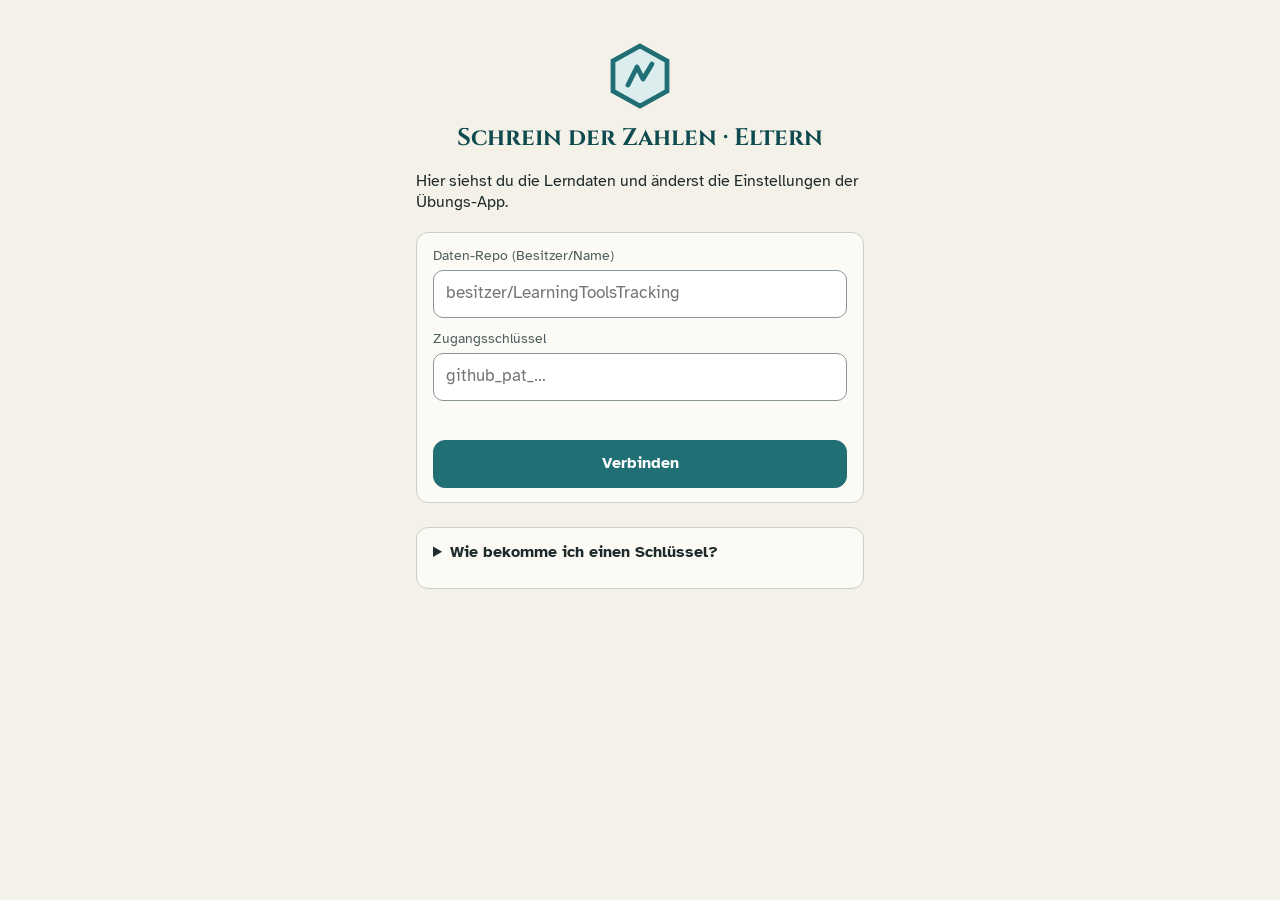
==== eltern/index.html @ cd931a43 "Schrein der Zahlen 1.4.0 und Eltern-App veröffentlichen Co-Authored-By: Claude Opus 5.5 <noreply@ant" ====
<!doctype html>
<html lang="de">
<head>
  <meta charset="utf-8">
  <meta name="viewport" content="width=device-width, initial-scale=1, viewport-fit=cover">
  <meta name="theme-color" content="#F4F1E8">
  <meta name="apple-mobile-web-app-capable" content="yes">
  <meta name="mobile-web-app-capable" content="yes">
  <meta name="apple-mobile-web-app-status-bar-style" content="default">
  <meta name="apple-mobile-web-app-title" content="Eltern">
  <meta name="robots" content="noindex">
  <title>Schrein der Zahlen · Eltern</title>
  <link rel="manifest" href="manifest.webmanifest">
  <link rel="icon" href="icons/icon-192.png">
  <link rel="apple-touch-icon" href="icons/apple-touch-icon.png">
  <link rel="preconnect" href="https://fonts.googleapis.com">
  <link rel="preconnect" href="https://fonts.gstatic.com" crossorigin>
  <link href="https://fonts.googleapis.com/css2?family=Atkinson+Hyperlegible:wght@400;700&family=Cinzel:wght@600;700&display=swap" rel="stylesheet">
  <link rel="stylesheet" href="eltern.css">
</head>
<body>
  <div id="app"><p style="padding:40px;text-align:center">Lädt …</p></div>
  <noscript>Bitte JavaScript einschalten.</noscript>
  <script type="module" src="eltern.js"></script>
</body>
</html>
---- eltern/eltern.css ----
/* Eltern-App · gleicher Look wie die Übungs-App (Teal, Amber, Sechsecke) */
:root {
  --grund: #F4F1E8; --karte: #FBFAF5; --weiss: #FFFFFF; --text: #1E2A2B; --gedaempft: #4F5E5E; --linie: #C9CFCB; --linie-hell: #E7E3D6;
  --teal: #1F6F75; --teal-dunkel: #0E4A4F; --teal-hell: #DCEDED; --amber: #9A5B06; --amber-dunkel: #633806; --amber-hell: #F5E6C6; --gold: #E9B65A; --balken-mittel: #C98A1A;
  --radius: 12px;
}
* { box-sizing: border-box; }
html { -webkit-text-size-adjust: 100%; }
body { margin: 0; background: var(--grund); color: var(--text); font-family: 'Atkinson Hyperlegible', system-ui, sans-serif; font-size: 16px; line-height: 1.35; }
h1 { font-family: Cinzel, serif; font-size: 24px; color: var(--teal-dunkel); margin: 0 0 6px; line-height: 1.2; }
h2 { font-size: 16px; margin: 0 0 8px; }
p { margin: 0 0 6px; }
a { color: var(--teal); }
button, select, input { font: inherit; color: inherit; }
.klein { font-size: 13px; }
.gedaempft { color: var(--gedaempft); }
.amber { color: var(--amber); font-weight: 700; }
.block { display: block; }
.unsichtbar { position: absolute; width: 1px; height: 1px; overflow: hidden; clip: rect(0 0 0 0); white-space: nowrap; }
.einzeilig { white-space: nowrap; overflow: hidden; text-overflow: ellipsis; display: block; }
:focus-visible { outline: 3px solid var(--gold); outline-offset: 2px; }

/* Knöpfe */
.knopf { min-height: 48px; padding: 0 18px; border-radius: var(--radius); border: 1.5px solid #8A9696; background: var(--karte); font-weight: 700; cursor: pointer; }
.knopf.haupt { background: var(--teal); border-color: var(--teal); color: #fff; }
.knopf.haupt:disabled { background: #A9BDBD; border-color: #A9BDBD; cursor: default; }
.knopf.breit { flex-grow: 1; width: 100%; }
.knopf-reihe { display: flex; gap: 10px; }
.knopf-klein { width: 44px; height: 38px; border-radius: 9px; border: 1.5px solid #8A9696; background: var(--weiss); font-size: 20px; font-weight: 700; cursor: pointer; }
.knopf-text { background: none; border: 0; color: var(--teal); font-weight: 700; padding: 10px 0; cursor: pointer; text-decoration: underline; }
.knopf-icon { width: 44px; height: 44px; border-radius: 22px; border: 1.5px solid var(--linie); background: var(--karte); color: var(--teal-dunkel); display: inline-flex; align-items: center; justify-content: center; cursor: pointer; }
.segmente { display: flex; gap: 4px; padding: 4px; background: var(--linie-hell); border-radius: var(--radius); }
.segment { flex: 1; min-height: 38px; border: 0; border-radius: 9px; background: transparent; color: var(--gedaempft); font-weight: 700; cursor: pointer; }
.segment.an { background: var(--karte); color: var(--teal-dunkel); box-shadow: 0 1px 2px rgba(0, 0, 0, .12); }
.chip { min-height: 38px; padding: 0 14px; border-radius: 19px; border: 1.5px solid #8A9696; background: var(--karte); font-weight: 700; cursor: pointer; }
.chip.an { background: var(--teal); border-color: var(--teal); color: #fff; }
.filter { display: flex; gap: 8px; flex-wrap: wrap; margin: 8px 0; }

/* Karten */
.karte { background: var(--karte); border: 1px solid var(--linie); border-radius: var(--radius); padding: 14px 16px; margin-bottom: 12px; }
.liste-karte { padding: 0; overflow: hidden; }
.klein-karte p { font-size: 15px; }
.karte-kopf { display: flex; align-items: center; gap: 12px; padding: 0 0 8px; flex-wrap: wrap; }
.liste-karte .karte-kopf { padding: 12px 16px 6px; }
.karte-kopf h2 { margin: 0; flex-grow: 1; }
.legende { display: inline-flex; align-items: center; gap: 6px; font-size: 12px; color: var(--gedaempft); }
.legende i { width: 12px; height: 12px; border-radius: 3px; display: inline-block; }
.farbe-teal { background: var(--teal); } .farbe-amber { background: var(--gold); }
.hinweis-box { background: var(--amber-hell); border-radius: var(--radius); padding: 12px 16px; margin-bottom: 12px; color: #3F2604; }
.hinweis-box h2 { color: var(--amber-dunkel); }
.info-box { background: var(--teal-hell); border-radius: var(--radius); padding: 12px 16px; margin-bottom: 12px; }
.info-box p:last-child { margin: 0; }
.meldung { padding: 10px 14px; border-radius: 10px; margin-bottom: 10px; font-weight: 700; }
.meldung.ok { background: var(--teal-hell); color: var(--teal-dunkel); }
.meldung.info { background: var(--linie-hell); }
.meldung.fehler { background: var(--amber-hell); color: var(--amber-dunkel); }
.fehler-text { color: var(--amber-dunkel); font-weight: 700; min-height: 1.3em; }
.leer { padding: 16px; color: var(--gedaempft); margin: 0; }

/* Kennzahlen */
.kacheln { display: grid; grid-template-columns: repeat(2, minmax(0, 1fr)); gap: 10px; margin: 12px 0; }
.kachel { background: var(--karte); border: 1px solid var(--linie); border-radius: var(--radius); padding: 12px 14px; display: flex; flex-direction: column; gap: 2px; min-width: 0; }
.kachel-label { font-size: 13px; color: var(--gedaempft); }
.kachel-wert { font-size: 28px; font-weight: 700; color: var(--teal-dunkel); }
.kachel-zusatz { font-size: 12px; color: var(--gedaempft); }

/* Balken */
.balken { display: flex; align-items: flex-end; gap: 8px; height: 170px; border-bottom: 1px solid var(--linie); }
.balken.viele { gap: 2px; }
.balken-spalte { flex: 1; min-width: 0; height: 100%; display: flex; flex-direction: column; justify-content: flex-end; align-items: center; text-decoration: none; color: var(--text); position: relative; padding-bottom: 20px; }
.balken-stapel { width: 100%; max-width: 44px; display: flex; flex-direction: column; border-radius: 5px 5px 0 0; overflow: hidden; min-height: 0; }
.b-erst { background: var(--teal); } .b-spaet { background: var(--gold); }
.balken-zahl { font-size: 12px; font-weight: 700; }
.balken-tag { position: absolute; bottom: 0; font-size: 12px; color: var(--gedaempft); }
.balken.viele .balken-zahl { display: none; }
.balken.viele .balken-tag { font-size: 10px; }

/* Themen */
.themen-zeile { display: flex; align-items: center; gap: 10px; padding: 0 16px; min-height: 46px; border-top: 1px solid var(--linie-hell); }
.themen-name { width: 34%; min-width: 0; overflow: hidden; text-overflow: ellipsis; white-space: nowrap; }
.themen-balken { flex-grow: 1; height: 8px; background: var(--linie-hell); border-radius: 4px; overflow: hidden; display: flex; }
.themen-balken span { display: block; height: 100%; }
.themen-balken .gut { background: var(--teal); } .themen-balken .mittel { background: var(--balken-mittel); }
.themen-quote { width: 54px; text-align: right; font-weight: 700; white-space: nowrap; }
.themen-info { width: 62px; text-align: right; font-size: 12px; color: var(--gedaempft); }

/* Listen-Zeilen */
.zeile { display: flex; align-items: center; gap: 10px; padding: 9px 14px; min-height: 58px; border-top: 1px solid var(--linie-hell); text-decoration: none; color: var(--text); }
.liste-karte > .zeile:first-child { border-top: 0; }
.zeile.gewaehlt { background: var(--teal-hell); }
.zeile svg { color: #8A9696; flex-shrink: 0; }
.zeile-zeit { width: 42px; flex-shrink: 0; font-size: 13px; color: var(--gedaempft); }
.zeile-haupt { flex-grow: 1; min-width: 0; display: flex; flex-direction: column; gap: 1px; }
.badge { padding: 3px 8px; border-radius: 10px; font-size: 12px; font-weight: 700; white-space: nowrap; flex-shrink: 0; }
.b-erst { } .badge.b-erst { background: var(--teal-hell); color: var(--teal-dunkel); }
.badge.b-zweit { background: var(--amber-hell); color: var(--amber-dunkel); }
.badge.b-loesung, .badge.b-offen { background: var(--linie-hell); color: var(--text); }
.zurueck { display: inline-flex; align-items: center; gap: 4px; min-height: 44px; font-weight: 700; text-decoration: none; margin-bottom: 4px; }

/* Detail */
.detail-kopf { display: flex; flex-wrap: wrap; align-items: baseline; gap: 4px 12px; margin-bottom: 8px; }
.detail-kopf h1 { margin: 0; font-size: 22px; }
.aufgabe-karte { background: var(--weiss); border: 1px solid var(--linie); border-radius: var(--radius); padding: 14px 16px; display: flex; gap: 16px; align-items: center; margin-bottom: 14px; flex-wrap: wrap; }
.aufgabe-bild { flex-shrink: 0; width: 120px; display: flex; justify-content: center; }
.aufgabe-text { flex: 1 1 220px; min-width: 0; }
.rechnung { font-size: 22px; font-weight: 700; }
.zeitleiste { list-style: none; margin: 0; padding: 0; }
.schritt { display: flex; gap: 10px; }
.schritt-zeit { width: 40px; flex-shrink: 0; text-align: right; font-size: 12px; color: var(--gedaempft); padding-top: 3px; font-variant-numeric: tabular-nums; }
.schritt-punkt { width: 14px; flex-shrink: 0; position: relative; }
.schritt-punkt::before { content: ''; position: absolute; left: 1px; top: 5px; width: 12px; height: 12px; border-radius: 6px; border: 2px solid #8A9696; background: var(--karte); }
.schritt-punkt::after { content: ''; position: absolute; left: 6px; top: 19px; bottom: -5px; width: 2px; background: var(--linie); }
.schritt:last-child .schritt-punkt::after { display: none; }
.s-ok .schritt-punkt::before { background: var(--teal); border-color: var(--teal); }
.s-fehler .schritt-punkt::before { background: var(--amber-hell); border-color: var(--amber); }
.schritt-text { flex-grow: 1; padding-bottom: 12px; display: flex; flex-direction: column; min-width: 0; }
.schritt-text b { font-size: 15px; }
.schritt-text span { font-size: 13px; color: var(--gedaempft); }
.detail-spalten { display: grid; gap: 14px; }
.rechner-zeile { font-variant-numeric: tabular-nums; }

/* Einstellungen */
.einstell-zeile { display: flex; align-items: center; gap: 10px; padding: 8px 12px 8px 16px; min-height: 56px; border-top: 1px solid var(--linie-hell); text-decoration: none; color: var(--text); }
.liste-karte > .einstell-zeile:first-child, .liste-karte > .einstell-block:first-child { border-top: 0; }
.einstell-zeile > span:first-child { flex-grow: 1; min-width: 0; }
.einstell-zeile .wert { font-weight: 700; color: var(--teal-dunkel); }
.einstell-zeile svg { color: #8A9696; }
.einstell-zeile select { min-height: 40px; border-radius: 9px; border: 1.5px solid #8A9696; background: var(--weiss); font-weight: 700; color: var(--teal-dunkel); padding: 0 8px; max-width: 190px; }
.einstell-block { display: flex; flex-direction: column; gap: 6px; padding: 10px 16px; border-top: 1px solid var(--linie-hell); }
.zwei-felder { display: flex; align-items: center; gap: 6px; }
.stepper { display: inline-flex; align-items: center; gap: 6px; flex-shrink: 0; }
.stepper b { min-width: 64px; text-align: center; color: var(--teal-dunkel); }
.min-feld { width: 58px; height: 38px; border-radius: 9px; border: 1.5px solid #8A9696; background: var(--weiss); text-align: center; font-weight: 700; color: var(--teal-dunkel); }
.einheit { font-size: 14px; color: var(--gedaempft); }
.schalter { appearance: none; -webkit-appearance: none; width: 52px; height: 32px; border-radius: 16px; background: #A9B3B3; position: relative; cursor: pointer; flex-shrink: 0; margin: 0; transition: background .15s; }
.schalter::after { content: ''; position: absolute; top: 3px; left: 3px; width: 26px; height: 26px; border-radius: 13px; background: #fff; transition: left .15s; box-shadow: 0 1px 2px rgba(0, 0, 0, .2); }
.schalter:checked { background: var(--teal); }
.schalter:checked::after { left: 23px; }
.abschnitt { margin: 18px 0 8px; }
.speicher-leiste { position: sticky; bottom: 0; padding: 12px 0; background: linear-gradient(transparent, var(--grund) 18%); margin-top: 8px; z-index: 2; }
.geraet-karte { margin-top: 24px; }

/* Einrichten */
.einrichten { max-width: 480px; margin: 0 auto; padding: calc(40px + env(safe-area-inset-top)) 16px 40px; display: flex; flex-direction: column; gap: 12px; align-items: stretch; text-align: left; }
.einrichten > svg { align-self: center; }
.einrichten h1 { text-align: center; }
.feld { display: flex; flex-direction: column; gap: 4px; font-size: 14px; color: var(--gedaempft); margin-bottom: 12px; }
.feld input { min-height: 48px; border-radius: 10px; border: 1.5px solid #8A9696; background: var(--weiss); padding: 0 12px; font-size: 17px; color: var(--text); }
details summary { font-weight: 700; cursor: pointer; min-height: 32px; }
details ol { padding-left: 20px; }
.lade-seite { display: flex; flex-direction: column; align-items: center; gap: 12px; padding-top: 30vh; color: var(--gedaempft); }

/* Brüche (wie Übungs-App) */
.fr { display: inline-flex; flex-direction: column; vertical-align: middle; text-align: center; line-height: 1.05; margin: 0 2px; font-weight: 700; }
.fr > span:first-child { border-bottom: 2px solid currentColor; padding: 0 3px 1px; }
.fr > span:last-child { padding: 1px 3px 0; }

/* ---------- iPhone: eine Spalte, Tab-Leiste unten ---------- */
.rahmen-schmal { min-height: 100vh; }
.inhalt-schmal { padding: calc(16px + env(safe-area-inset-top)) 16px calc(100px + env(safe-area-inset-bottom)); max-width: 640px; margin: 0 auto; }
.kopf-schmal { display: flex; align-items: center; gap: 10px; margin-bottom: 12px; }
.kopf-titel { display: flex; flex-direction: column; min-width: 0; flex-grow: 1; }
.marke-titel { font-family: Cinzel, serif; font-weight: 700; font-size: 19px; color: var(--teal-dunkel); }
.nutzer-chip select { appearance: none; -webkit-appearance: none; min-height: 44px; padding: 0 30px 0 14px; border-radius: 22px; border: 1.5px solid var(--teal); background: var(--teal-hell) url("data:image/svg+xml,%3Csvg xmlns='http://www.w3.org/2000/svg' width='14' height='14' viewBox='0 0 24 24'%3E%3Cpath d='M6 9l6 6 6-6' stroke='%230E4A4F' stroke-width='2.6' fill='none' stroke-linecap='round'/%3E%3C/svg%3E") no-repeat right 10px center; color: var(--teal-dunkel); font-weight: 700; max-width: 150px; }
.tabs { position: fixed; left: 0; right: 0; bottom: 0; display: flex; background: var(--karte); border-top: 1px solid var(--linie); padding-bottom: env(safe-area-inset-bottom); z-index: 5; }
.tab { flex: 1; min-height: 58px; display: flex; flex-direction: column; align-items: center; justify-content: center; gap: 2px; font-size: 12px; color: var(--gedaempft); text-decoration: none; }
.tab.aktiv { color: var(--teal); font-weight: 700; }
.zwei-spalten { display: flex; flex-direction: column; }
.rahmen-schmal .speicher-leiste { bottom: calc(58px + env(safe-area-inset-bottom)); }

/* ---------- iPad: Seitenleiste, mehrere Spalten ---------- */
@media (min-width: 760px) {
  .rahmen-breit { display: flex; min-height: 100vh; }
  .seitenleiste { width: 240px; flex-shrink: 0; background: var(--karte); border-right: 1px solid var(--linie); padding: calc(24px + env(safe-area-inset-top)) 14px 20px; display: flex; flex-direction: column; gap: 18px; position: sticky; top: 0; height: 100vh; }
  .marke { display: flex; align-items: center; gap: 10px; }
  .marke .marke-titel { font-size: 16px; }
  .nutzer-feld select { width: 100%; min-height: 44px; border-radius: 10px; border: 1.5px solid var(--teal); background: var(--teal-hell); color: var(--teal-dunkel); font-weight: 700; padding: 0 10px; }
  .seiten-nav { display: flex; flex-direction: column; gap: 4px; }
  .nav-link { display: flex; align-items: center; gap: 10px; min-height: 46px; padding: 0 12px; border-radius: 10px; color: var(--text); text-decoration: none; }
  .nav-link.aktiv { background: var(--teal-hell); color: var(--teal-dunkel); font-weight: 700; }
  .seitenleiste-fuss { margin-top: auto; display: flex; align-items: center; gap: 8px; justify-content: space-between; }
  .inhalt-breit { flex-grow: 1; min-width: 0; padding: calc(28px + env(safe-area-inset-top)) 32px 32px; }
  .inhalt-breit.ohne-rand { padding: 0; }
  .kopf-breit { display: flex; align-items: center; gap: 16px; flex-wrap: wrap; margin-bottom: 4px; }
  .kopf-breit h1 { margin: 0; flex-grow: 1; font-size: 28px; }
  .kopf-breit .segmente { width: 330px; }
  .kacheln { grid-template-columns: repeat(4, minmax(0, 1fr)); gap: 14px; }
  .kachel-wert { font-size: 32px; }
  .zwei-spalten { display: grid; grid-template-columns: repeat(2, minmax(0, 1fr)); gap: 14px; align-items: start; }
  .balken { height: 240px; }
  .schmal-inhalt { max-width: 640px; }
  .drei-spalten { display: flex; height: 100vh; }
  .spalte-tage { width: 190px; flex-shrink: 0; border-right: 1px solid var(--linie); padding: calc(24px + env(safe-area-inset-top)) 10px 16px; overflow-y: auto; display: flex; flex-direction: column; gap: 4px; }
  .spalten-titel { font-family: Cinzel, serif; font-size: 20px; color: var(--teal-dunkel); margin: 0 6px 8px; }
  .tag-knopf { display: flex; flex-direction: column; gap: 1px; min-height: 52px; padding: 7px 10px; border-radius: 10px; text-decoration: none; color: var(--text); }
  .tag-knopf.gewaehlt { background: var(--teal-hell); }
  .spalte-aufgaben { width: 340px; flex-shrink: 0; border-right: 1px solid var(--linie); background: var(--karte); overflow-y: auto; padding-top: env(safe-area-inset-top); }
  .spalten-kopf { padding: 24px 14px 6px; display: flex; flex-direction: column; gap: 2px; position: sticky; top: 0; background: var(--karte); z-index: 1; border-bottom: 1px solid var(--linie-hell); }
  .spalte-aufgaben .zeile:first-of-type { border-top: 0; }
  .spalte-detail { flex-grow: 1; min-width: 0; overflow-y: auto; padding: calc(24px + env(safe-area-inset-top)) 24px 24px; }
  .leer-detail { color: var(--gedaempft); text-align: center; padding-top: 30vh; line-height: 1.6; }
}
@media (min-width: 900px) {
  .seite .detail-spalten { grid-template-columns: minmax(0, 1fr) minmax(0, 1fr); align-items: start; }
}
/* iPad hochkant: schmale Seitenleiste, Tag und Kind über Auswahlfelder */
.nur-hoch { display: none; }
@media (min-width: 760px) and (max-width: 1000px) {
  .seitenleiste { width: 76px; padding-left: 10px; padding-right: 10px; align-items: center; }
  .seitenleiste .marke > div, .seitenleiste .nav-link span, .seitenleiste-fuss .klein, .nutzer-feld { display: none; }
  .seitenleiste-fuss { justify-content: center; }
  .nav-link { width: 52px; justify-content: center; padding: 0; }
  .spalte-tage { display: none; }
  .spalte-aufgaben { width: 300px; }
  .nur-hoch { display: block; }
  .tag-feld select { width: 100%; min-height: 42px; border-radius: 10px; border: 1.5px solid var(--teal); background: var(--teal-hell); color: var(--teal-dunkel); font-weight: 700; padding: 0 8px; margin-bottom: 6px; }
}
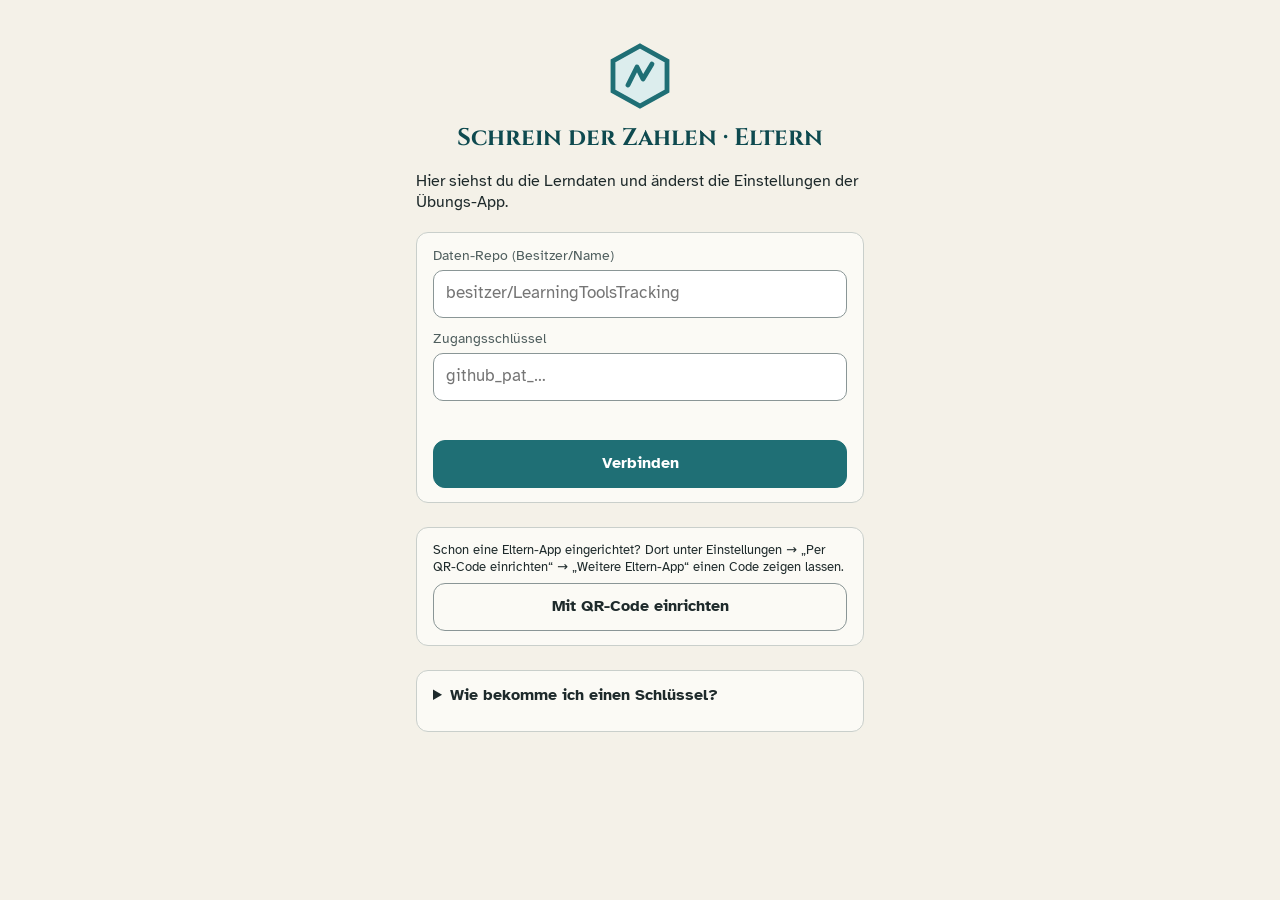
==== commit 6d3ba58e: "Version 2.19.2 / Eltern 1.25.0 Co-Authored-By: Claude Opus 5.5 <noreply@anthropic.com> Claude-Sessio" ====
--- a/eltern/index.html
+++ b/eltern/index.html
@@ -17,6 +17,7 @@
   <link rel="preconnect" href="https://fonts.gstatic.com" crossorigin>
   <link href="https://fonts.googleapis.com/css2?family=Atkinson+Hyperlegible:wght@400;700&family=Cinzel:wght@600;700&display=swap" rel="stylesheet">
   <link rel="stylesheet" href="eltern.css">
+  <link rel="stylesheet" href="lernplan.css">
 </head>
 <body>
   <div id="app"><p style="padding:40px;text-align:center">Lädt …</p></div>
--- a/eltern/eltern.css
+++ b/eltern/eltern.css
@@ -215,3 +215,117 @@
   .nur-hoch { display: block; }
   .tag-feld select { width: 100%; min-height: 42px; border-radius: 10px; border: 1.5px solid var(--teal); background: var(--teal-hell); color: var(--teal-dunkel); font-weight: 700; padding: 0 8px; margin-bottom: 6px; }
 }
+
+/* Gewichte und Pakete */
+.gewicht-zeile { display: flex; align-items: center; gap: 8px 12px; padding: 8px 12px 8px 16px; border-top: 1px solid var(--linie-hell); flex-wrap: wrap; }
+.liste-karte > .gewicht-zeile:first-child { border-top: 0; }
+.gewicht-name { flex: 1 1 140px; min-width: 0; }
+.klein-seg { flex: 0 1 290px; padding: 3px; gap: 3px; }
+.klein-seg .segment { min-height: 36px; font-size: 14px; padding: 0 4px; }
+.paket-kopf { display: flex; align-items: center; gap: 10px; }
+.paket-kopf h2 { margin: 0; flex-grow: 1; }
+.als-link { display: inline-flex; align-items: center; justify-content: center; text-decoration: none; color: inherit; }
+.knopf.haupt.als-link { color: #fff; }
+textarea { width: 100%; border-radius: 10px; border: 1.5px solid #8A9696; background: var(--weiss); padding: 10px 12px; font: 14px ui-monospace, Menlo, monospace; color: var(--text); }
+
+/* QR-Code */
+.qr-karte { display: flex; flex-direction: column; gap: 10px; }
+.qr-bild { background: #fff; border-radius: 12px; padding: 8px; align-self: center; width: min(100%, 360px); }
+.qr-bild svg { display: block; width: 100%; height: auto; }
+.scan-bild { position: relative; width: 100%; max-width: 420px; align-self: center; aspect-ratio: 1; border-radius: 14px; overflow: hidden; background: #111; }
+.scan-bild video { width: 100%; height: 100%; object-fit: cover; display: block; }
+.scan-rahmen { position: absolute; inset: 14%; border: 3px solid var(--amber); border-radius: 12px; box-shadow: 0 0 0 999px rgba(0, 0, 0, 0.35); }
+.qr-karte + .segmente, .seite > .segmente { margin-bottom: 10px; }
+
+/* Hinweis auf neue Version */
+.update-leiste { position: fixed; left: 12px; right: 12px; top: calc(env(safe-area-inset-top, 0px) + 8px); z-index: 80; max-width: 540px; margin: 0 auto;
+  display: flex; align-items: center; gap: 12px; flex-wrap: wrap; background: var(--teal-hell); border: 1.5px solid var(--teal); border-radius: var(--radius);
+  padding: 8px 14px; font-weight: 700; box-shadow: 0 4px 14px rgba(0,0,0,.12); }
+.update-leiste span { flex: 1 1 180px; }
+.update-leiste .knopf { min-height: 40px; }
+
+/* Baukästen: Stufe und Häufigkeit */
+.baukasten-zeile { padding: 10px 12px 10px 16px; border-top: 1px solid var(--linie-hell); }
+.liste-karte > .baukasten-zeile:first-child { border-top: 0; }
+.baukasten-kopf { display: flex; align-items: center; gap: 10px; }
+.baukasten-haeufig { display: flex; align-items: center; flex-wrap: wrap; gap: 6px 10px; margin-top: 6px; }
+
+/* Hinweis auf neue Lerndaten: unten über der Tab-Leiste, damit er nicht mit dem Update-Hinweis kollidiert */
+.daten-leiste { top: auto; bottom: calc(env(safe-area-inset-bottom, 0px) + 76px); }
+@media (min-width: 760px) { .daten-leiste { bottom: 16px; } }
+.update-leiste { flex-wrap: nowrap; }
+.update-leiste span { flex: 1 1 auto; min-width: 0; }
+.update-leiste .knopf, .update-leiste .knopf-text { flex: 0 0 auto; }
+
+/* Spiel-Sitzungen im Verlauf */
+.badge.b-spiel { background: #EFE7F7; color: #4B2E73; }
+.spiel-kacheln { display: grid; grid-template-columns: repeat(2, minmax(0, 1fr)); gap: 8px; margin: 10px 0; }
+.spiel-kacheln .kachel { background: var(--karte); border: 1px solid var(--linie-hell); border-radius: var(--radius); padding: 8px 12px; display: flex; flex-direction: column; gap: 2px; }
+.spiel-kacheln .kachel b { font-size: 18px; color: var(--teal-dunkel); }
+
+/* Runensplitter */
+.gruen { color: var(--jade, #1E7A5F); font-weight: 700; }
+.zwei-felder .breit-feld { flex: 1; }
+.zwei-felder .feld input { width: 100%; box-sizing: border-box; }
+.themen-zeile:has(.themen-kurz) { flex-wrap: wrap; padding-top: 6px; padding-bottom: 6px; }
+.themen-kurz { flex-basis: 100%; font-size: 13px; color: var(--gedaempft); }
+
+/* Bildschirmzeit */
+.bz-zeile { display: flex; justify-content: space-between; align-items: center; gap: 10px; padding: 10px 16px; border-top: 1px solid var(--linie-hell); }
+.bz-liste .bz-code { font: 700 16px ui-monospace, Menlo, monospace; letter-spacing: 2px; }
+.bz-liste > p { padding: 8px 16px 12px; margin: 0; }
+
+/* Mehrere Pakete und Etappen (Eltern-App 1.21.0) */
+.pakete-karte .karte-kopf, .einheit-karte .karte-kopf { padding: 14px 16px 6px; }
+.pk { padding: 12px 16px; border-top: 1px solid var(--linie-hell); }
+.pk.gewaehlt { background: #FFF8E8; box-shadow: inset 4px 0 0 var(--amber); }
+.pk-kopf { display: flex; align-items: center; gap: 8px; }
+.pk-kopf b { flex: 1; }
+.rolle { font-size: 12px; font-weight: 700; border-radius: 20px; padding: 2px 9px; white-space: nowrap; }
+.r-grund { background: var(--teal-hell); color: var(--teal-dunkel); }
+.r-einheit { background: var(--amber-hell); color: var(--amber-dunkel); }
+.r-wiederholung { background: var(--linie-hell); color: var(--gedaempft); }
+.anteil { display: flex; align-items: center; gap: 10px; margin-top: 8px; }
+.anteil input { flex: 1; accent-color: var(--teal); min-height: 32px; }
+.anteil b { width: 48px; text-align: right; }
+.etappe-link { display: flex; align-items: center; gap: 8px; margin-top: 6px; font-size: 14px; color: var(--teal-dunkel); text-decoration: none; min-height: 32px; }
+.etappe-link span { flex: 1; }
+.summe { display: flex; justify-content: space-between; padding: 10px 16px; border-top: 1px solid var(--linie-hell); font-weight: 700; }
+.summe .ok { color: #1E7A5F; }
+.summe .nicht-ok { color: var(--amber-dunkel); }
+.pad { padding: 0 16px; }
+.et { display: flex; gap: 12px; padding: 12px 16px; border-top: 1px solid var(--linie-hell); align-items: flex-start; }
+.et .nr { width: 30px; height: 30px; border-radius: 50%; display: grid; place-items: center; font-weight: 700; background: var(--linie-hell); color: var(--gedaempft); flex-shrink: 0; }
+.et.fertig .nr { background: var(--teal-hell); color: var(--teal-dunkel); }
+.et.aktuell { background: var(--amber-hell); }
+.et.aktuell .nr { background: var(--amber); color: #fff; }
+.et .txt { flex: 1; }
+.et .txt b, .et .txt span { display: block; }
+.et .marke { font-size: 12px; font-weight: 700; color: var(--amber-dunkel); }
+.sitzt, .sitzt-noch { margin: 8px 16px 0; padding: 10px 12px; border-radius: 10px; font-weight: 700; }
+.sitzt { background: #E4F2EC; color: #1E5A47; }
+.sitzt-noch { background: var(--linie-hell); color: var(--gedaempft); }
+.knopf-spalte { display: flex; flex-direction: column; gap: 8px; padding: 12px 16px; }
+.knopf.gestrichelt { border-style: dashed; }
+.einheit-spalten { display: grid; grid-template-columns: minmax(320px, 420px) 1fr; gap: 20px; align-items: start; margin-top: 10px; }
+.marke.bald { background: #EEE8F5; color: #5B3F7A; display: inline-block; width: max-content; padding: 0 8px; border-radius: 8px; }
+
+/* Tickets */
+.ticket-status { flex-shrink: 0; font-size: 12px; font-weight: 700; padding: 2px 8px; border-radius: 10px; background: var(--linie-hell); color: var(--text); }
+.ticket-status.st-neu { background: #F5E6C6; color: #633806; }
+.ticket-status.st-claude { background: var(--teal-hell); color: var(--teal-dunkel, #1F6F75); }
+.ticket-status.st-erledigt { background: #E4E8E8; color: #5A6666; }
+.ticket-text { white-space: pre-wrap; margin: 0; padding: 12px 14px; }
+.ticket-bilder { display: flex; gap: 10px; flex-wrap: wrap; margin: 10px 0; }
+.ticket-bilder img { max-height: 340px; max-width: 100%; border-radius: 10px; border: 1px solid var(--linie-hell); display: block; }
+.ticket-bild-platz { width: 120px; height: 200px; border-radius: 10px; border: 1px dashed var(--linie-hell); display: flex; align-items: center; justify-content: center; }
+.ticket-auftrag { font: inherit; font-size: 15px; margin: 6px 0 10px; }
+.ticket-json { white-space: pre-wrap; word-break: break-word; font-size: 11px; max-height: 420px; overflow: auto; }
+.info-zeile { display: flex; justify-content: space-between; gap: 12px; padding: 8px 14px; border-top: 1px solid var(--linie-hell); }
+.info-zeile b { text-align: right; overflow-wrap: anywhere; }
+
+/* Lernplan (gleicher Code wie die Seite in claude.ai, lernplan.css) */
+.lp-seite .lp { background: transparent; }
+.lp.lp-eingebettet .ins { left: calc(var(--lp-links, 0px) + 16px); }
+.lp-neu { margin-top: 8px; }
+@media (min-width: 900px) { .inhalt-breit .lp-seite { max-width: none; } }
--- a/eltern/lernplan.css
+++ b/eltern/lernplan.css
@@ -0,0 +1,166 @@
+/* Gebaut aus lernplan/lernplan.css (Version 1.2.0). Nicht hier ändern. */
+
+/* Layout: Kopfzeile mit Ansichts-Umschalter, darunter eine waagerecht scrollbare Zeitleiste mit fester Namensspalte, darunter die Erkenntnis-Karte. */
+.lp{
+  --bg:#F1F2EE; --surface:#FFFFFF; --surface-2:#F7F8F5; --line:#D6DBD3; --line-soft:#ECEEE8;
+  --fg:#1C2726; --muted:#55625F; --teal:#1F6F75; --on-teal:#FFFFFF; --teal-soft:#D5E8E8; --teal-ink:#0E4A4F;
+  --amber:#E3AE4F; --amber-line:#9A5B06; --amber-ink:#7A4704; --amber-soft:#F6E7C8; --hl:#FBEFD3;
+  --clay:#A8431C; --pause:#E4E4DE; --pause-line:#6B7A7A;
+  --good-bg:#D5E8E8; --good-fg:#0E4A4F; --mid-bg:#F6E7C8; --mid-fg:#6A3E04; --low-bg:#F4CDBE; --low-fg:#6B2310;
+  --shadow:0 10px 40px rgba(20,40,38,.18); --paper:#FBFAF5; --ink:#1E2A2B;
+  --f-display:'Cinzel', Georgia, 'Times New Roman', serif;
+  --f-body:'Atkinson Hyperlegible', 'Segoe UI', system-ui, sans-serif;
+}
+@media (prefers-color-scheme: dark){:root:not([data-theme="light"]) .lp:not([data-theme="light"]){
+  --bg:#121817; --surface:#1A2221; --surface-2:#1F2827; --line:#34413F; --line-soft:#263130;
+  --fg:#E6ECEA; --muted:#9DABA8; --teal:#5FB3B8; --on-teal:#0B1716; --teal-soft:#1F3D3F; --teal-ink:#C3E5E6;
+  --amber:#D79B33; --amber-line:#F0C273; --amber-ink:#F0C273; --amber-soft:#3A2E17; --hl:#33291A;
+  --clay:#E58A63; --pause:#2A3130; --pause-line:#7E8C89;
+  --good-bg:#1F3D3F; --good-fg:#C3E5E6; --mid-bg:#3A2E17; --mid-fg:#F0C273; --low-bg:#46241A; --low-fg:#F5B79D;
+  --shadow:0 10px 40px rgba(0,0,0,.5); --paper:#1F2827; --ink:#E6ECEA; color-scheme:dark }}
+:root[data-theme="dark"] .lp:not([data-theme="light"]), .lp[data-theme="dark"]{
+  --bg:#121817; --surface:#1A2221; --surface-2:#1F2827; --line:#34413F; --line-soft:#263130;
+  --fg:#E6ECEA; --muted:#9DABA8; --teal:#5FB3B8; --on-teal:#0B1716; --teal-soft:#1F3D3F; --teal-ink:#C3E5E6;
+  --amber:#D79B33; --amber-line:#F0C273; --amber-ink:#F0C273; --amber-soft:#3A2E17; --hl:#33291A;
+  --clay:#E58A63; --pause:#2A3130; --pause-line:#7E8C89;
+  --good-bg:#1F3D3F; --good-fg:#C3E5E6; --mid-bg:#3A2E17; --mid-fg:#F0C273; --low-bg:#46241A; --low-fg:#F5B79D;
+  --shadow:0 10px 40px rgba(0,0,0,.5); --paper:#1F2827; --ink:#E6ECEA; color-scheme:dark }
+.lp, .lp *{box-sizing:border-box}
+.lp{background:var(--bg);color:var(--fg);font-family:var(--f-body);font-size:15px;line-height:1.4}
+.lp .wrap{max-width:1400px;margin:0 auto;padding-block:20px 40px;padding-left:max(16px, env(safe-area-inset-left, 0px));padding-right:max(16px, env(safe-area-inset-right, 0px));display:flex;flex-direction:column;gap:16px}
+.lp button,.lp input,.lp select,.lp textarea{font:inherit;color:inherit}
+.lp button{cursor:pointer}
+.lp :focus-visible{outline:2.5px solid var(--teal);outline-offset:2px}
+.lp .top{display:flex;flex-wrap:wrap;align-items:flex-end;justify-content:space-between;gap:12px 20px}
+.lp .eyebrow{font-size:12px;letter-spacing:2px;font-weight:700;color:var(--teal);text-transform:uppercase}
+.lp h1{margin:2px 0 0;font-family:var(--f-display);font-weight:700;font-size:clamp(22px,3.2vw,30px);text-wrap:balance}
+.lp .controls{display:flex;flex-wrap:wrap;gap:10px;align-items:center}
+.lp .seg{display:flex;border:1.5px solid var(--teal);border-radius:999px;overflow:hidden}
+.lp .seg button{border:0;background:var(--surface);color:var(--teal);font-weight:700;padding:8px 16px;min-height:40px}
+.lp .seg button[aria-pressed="true"]{background:var(--teal);color:var(--on-teal)}
+.lp .btn{border:1.5px solid var(--line);background:var(--surface);border-radius:8px;padding:8px 14px;min-height:40px;font-weight:700}
+.lp .btn.primary{background:var(--teal);border-color:var(--teal);color:var(--on-teal)}
+.lp .btn.ghost{background:transparent}
+.lp .btn.danger{border-color:var(--clay);color:var(--clay);background:transparent}
+.lp .btn[aria-pressed="true"]{background:var(--amber-soft);border-color:var(--amber-line);color:var(--amber-ink)}
+.lp .legend{display:flex;flex-wrap:wrap;gap:8px 16px;font-size:13px;color:var(--muted)}
+.lp .legend span{display:inline-flex;align-items:center;gap:6px}
+.lp .sw{display:inline-block;width:22px;border-radius:3px}
+.lp .sw.b{height:12px;background:var(--teal)}
+.lp .sw.a{height:8px;background:var(--amber);border:1px solid var(--amber-line)}
+.lp .sw.p{height:11px;border:1.5px dashed var(--teal)}
+.lp .sw.z{height:11px;background:var(--pause);border:1px dashed var(--pause-line)}
+.lp .dot{display:inline-flex;align-items:center;justify-content:center;width:18px;height:18px;border-radius:50%;background:var(--amber-line);color:var(--surface);font-size:10px;font-weight:700}
+.lp .card{background:var(--surface);border:1.5px solid var(--line);border-radius:12px}
+.lp .scroller{overflow-x:auto;overflow-y:visible;border-radius:12px}
+.lp .tl{position:relative}
+.lp .trow{position:relative;height:34px;border-bottom:1px solid var(--line-soft)}
+.lp .trow.group{background:var(--surface-2);border-bottom-color:var(--line)}
+.lp .trow.hl{background:var(--hl)}
+.lp .lab{position:sticky;left:0;z-index:3;height:100%;width:var(--labw);display:flex;align-items:center;justify-content:space-between;gap:6px;padding:0 10px 0 12px;background:inherit;border-right:1px solid var(--line)}
+.lp .trow:not(.group):not(.hl) .lab{background:var(--surface)}
+.lp .trow.group .lab{background:var(--surface-2)}
+.lp .trow.hl .lab{background:var(--hl)}
+.lp .lab .name{border:0;background:transparent;padding:0;display:flex;align-items:center;gap:6px;text-align:left;min-width:0;font-size:13.5px}
+.lp .lab .name span{white-space:nowrap;overflow:hidden;text-overflow:ellipsis}
+.lp .trow.group .lab .name{font-weight:700;font-size:14px}
+.lp .trow:not(.group) .lab .name{padding-left:20px}
+.lp .chev{flex-shrink:0;transition:transform .15s}
+.lp .q{font-size:11.5px;font-weight:700;border-radius:5px;padding:1px 6px;flex-shrink:0;font-variant-numeric:tabular-nums}
+.lp .q.good{background:var(--good-bg);color:var(--good-fg)} .lp .q.mid{background:var(--mid-bg);color:var(--mid-fg)} .lp .q.low{background:var(--low-bg);color:var(--low-fg)}
+.lp .bar{position:absolute;border-radius:3px;overflow:hidden;white-space:nowrap;font-size:11px;line-height:13px;padding-left:4px;font-weight:700}
+.lp .bar.bogen{top:5px;height:14px;background:var(--teal);color:var(--on-teal)}
+.lp .bar.app{top:22px;height:8px;background:var(--amber);border:1px solid var(--amber-line)}
+.lp .bar.plan{top:5px;height:14px;border:1.5px dashed var(--teal);color:var(--teal)}
+.lp .bar.planapp{top:22px;height:8px;border:1.5px dashed var(--amber-line)}
+.lp .bar.pause{top:5px;height:14px;background:var(--pause);border:1px dashed var(--pause-line);color:var(--fg);font-weight:400}
+.lp .blab{position:absolute;top:4px;font-size:11.5px;line-height:15px;font-weight:700;color:var(--fg);background:var(--surface);padding:0 3px;border-radius:3px;white-space:nowrap;z-index:1}
+.lp .trow.group .blab{background:var(--surface-2)} .lp .trow.hl .blab{background:var(--hl)}
+.lp .vline{position:absolute;top:0;bottom:0;width:0;border-left:1px solid var(--line-soft);pointer-events:none}
+.lp .today{position:absolute;top:0;bottom:0;width:0;border-left:2px solid var(--amber-line);z-index:2;pointer-events:none}
+.lp .testl{position:absolute;top:0;bottom:0;width:0;border-left:2px dashed var(--clay);z-index:2;pointer-events:none}
+.lp .flag{position:absolute;font-size:11px;font-weight:700;padding:0 4px;background:var(--surface);border-radius:3px;z-index:2;line-height:15px;white-space:nowrap}
+.lp .hdr{position:relative;height:36px;border-bottom:1px solid var(--line);background:var(--surface-2)}
+.lp .hdr .wk{position:absolute;top:10px;font-size:12.5px;white-space:nowrap}
+.lp .hdr .wk b{color:var(--fg)} .lp .hdr .wk span{color:var(--muted)}
+.lp .mrow{position:relative;height:42px;border-bottom:1px solid var(--line);background:var(--amber-soft)}
+.lp .mark{position:absolute;top:8px;width:26px;height:26px;border-radius:50%;padding:0;font-size:12px;font-weight:700;background:var(--surface);color:var(--amber-ink);border:2px solid var(--amber-line);z-index:1}
+.lp .mark[aria-pressed="true"]{background:var(--amber-line);color:var(--surface);box-shadow:0 0 0 3px var(--amber-soft),0 0 0 5px var(--amber-line)}
+.lp .stickyl{position:sticky;left:0;z-index:3;height:100%;width:var(--labw);display:flex;align-items:center;padding-left:12px;font-size:13px;font-weight:700;border-right:1px solid var(--line)}
+.lp .ins{position:fixed;z-index:20;left:max(16px, env(safe-area-inset-left, 0px));right:max(16px, env(safe-area-inset-right, 0px));bottom:calc(12px + env(safe-area-inset-bottom, 0px) + var(--lp-unten, 0px));margin:0 auto;max-width:1200px;max-height:45vh;overflow-y:auto;display:grid;grid-template-columns:auto minmax(0,1fr) auto;gap:14px;padding:14px 18px;border:2px solid var(--amber-line);border-radius:12px;background:var(--surface);box-shadow:var(--shadow)}
+.lp .ins .x{width:36px;height:36px;border-radius:8px;border:1.5px solid var(--line);background:var(--surface);display:flex;align-items:center;justify-content:center;padding:0}
+.lp .ins .num{width:36px;height:36px;border-radius:50%;background:var(--amber-line);color:var(--surface);font-weight:700;display:flex;align-items:center;justify-content:center}
+.lp .ins .meta{display:flex;flex-wrap:wrap;gap:8px;align-items:center;font-size:13px;color:var(--muted)}
+.lp .chip{font-weight:700;border-radius:6px;padding:1px 8px;font-size:12px}
+.lp .chip.src-app{background:var(--amber-soft);color:var(--amber-ink)} .lp .chip.src-bogen{background:var(--teal-soft);color:var(--teal-ink)} .lp .chip.src-other{background:var(--low-bg);color:var(--low-fg)}
+.lp .sw.pa{height:8px;border:1.5px dashed var(--amber-line)}
+.lp .lock{font-size:11px;color:var(--muted);flex-shrink:0}
+.lp .tile.offen{border-style:dashed;color:var(--muted);border-color:var(--pause-line)}
+.lp .knob{font-size:15px;color:var(--muted)}
+.lp .ufr{display:inline-flex;flex-direction:column;align-items:center;vertical-align:middle;line-height:1;font-size:.8em;margin:0 2px}
+.lp .ufr span:first-child{border-bottom:1.4px solid currentColor;padding:0 2px}
+.lp .three{display:grid;grid-template-columns:repeat(3,minmax(0,1fr));gap:16px;margin-top:6px}
+.lp .three .k{font-size:11.5px;font-weight:700;letter-spacing:1px;text-transform:uppercase;color:var(--muted)}
+.lp .three .k.ch{color:var(--teal)} .lp .three .k.wa{color:var(--amber-ink)}
+.lp .hint{font-size:13px;color:var(--muted)}
+.lp .empty{padding:28px;text-align:center;color:var(--muted)}
+/* Bahnen */
+.lp .lane-lab{position:sticky;left:0;z-index:3;width:130px;padding:8px 12px;border-right:1px solid var(--line);font-size:12.5px;font-weight:700;line-height:15px}
+.lp .tile{position:absolute;border-radius:8px;padding:6px 3px;text-align:center;font-size:11px;line-height:13px;border:1.5px dashed var(--teal);background:var(--surface);color:var(--teal)}
+.lp .tile.done{background:var(--teal);color:var(--on-teal);border:1.5px solid var(--teal)}
+.lp .tile.next{background:var(--teal-soft);color:var(--teal-ink);border:2px solid var(--teal)}
+.lp .tile .d{font-size:17px;line-height:19px;font-weight:700}
+.lp .tile .t{margin-top:3px;white-space:pre-line}
+.lp .tile.test{background:var(--low-bg);color:var(--low-fg);border:2px solid var(--clay);display:flex;flex-direction:column;justify-content:center}
+.lp .blk{cursor:pointer;font-family:inherit;position:absolute;height:30px;border-radius:6px;font-size:12px;font-weight:700;padding:7px 8px;white-space:nowrap;overflow:hidden}
+.lp .blk.app{background:var(--amber);border:1.5px solid var(--amber-line);color:#2E1A02}
+.lp .blk.planapp{background:var(--surface);border:1.5px dashed var(--amber-line);color:var(--amber-ink)}
+.lp .feed{position:absolute;font-size:11.5px;line-height:14px;font-weight:700;color:var(--amber-ink);background:var(--amber-soft);border:1px solid var(--amber-line);border-radius:6px;padding:4px 6px}
+.lp .link{position:absolute;width:0;border-left:2px dashed var(--teal);z-index:1}
+.lp .cards{display:grid;grid-template-columns:repeat(auto-fill,minmax(240px,1fr));gap:14px}
+.lp .icard{background:var(--surface);border:1.5px solid var(--line);border-radius:10px;padding:12px 14px;display:flex;flex-direction:column;gap:8px;text-align:left}
+.lp .icard .when{margin-top:auto;font-size:12px;color:var(--muted);border-top:1px solid var(--line-soft);padding-top:6px}
+.lp .icard .when b{color:var(--fg)}
+/* Dialog */
+.lp .overlay{position:fixed;inset:0;background:rgba(10,20,20,.45);z-index:50;display:flex;justify-content:flex-end}
+.lp .panel{background:var(--surface);width:min(520px,100%);height:100%;overflow-y:auto;box-shadow:var(--shadow);padding:20px max(16px, env(safe-area-inset-right, 0px)) calc(24px + env(safe-area-inset-bottom, 0px)) 20px;display:flex;flex-direction:column;gap:14px}
+.lp .panel h2{margin:0;font-family:var(--f-display);font-size:20px}
+.lp .field{display:flex;flex-direction:column;gap:4px}
+.lp .field label,.lp .flabel{font-size:12.5px;font-weight:700;color:var(--muted)}
+.lp .field input,.lp .field select,.lp .field textarea{border:1.5px solid var(--line);border-radius:8px;padding:8px 10px;background:var(--surface-2);min-height:40px;width:100%}
+.lp .field textarea{min-height:64px;resize:vertical}
+.lp .row2{display:grid;grid-template-columns:repeat(2,minmax(0,1fr));gap:10px}
+.lp .row3{display:grid;grid-template-columns:repeat(3,minmax(0,1fr));gap:10px}
+.lp .barbox{border:1.5px solid var(--line-soft);border-radius:10px;padding:10px;display:flex;flex-direction:column;gap:8px;background:var(--surface-2)}
+.lp .checks{display:flex;flex-direction:column;gap:4px;max-height:220px;overflow-y:auto;border:1.5px solid var(--line-soft);border-radius:8px;padding:8px}
+.lp .checks label{display:flex;gap:8px;align-items:center;font-size:14px;font-weight:400;color:var(--fg)}
+.lp .actions{display:flex;flex-wrap:wrap;gap:10px;justify-content:space-between;margin-top:auto;padding-top:8px}
+.lp .toast{position:fixed;left:50%;transform:translateX(-50%);bottom:calc(20px + env(safe-area-inset-bottom, 0px) + var(--lp-unten, 0px));background:var(--fg);color:var(--bg);padding:10px 16px;border-radius:8px;font-weight:700;z-index:60}
+.lp .bsp-btn{flex-shrink:0;width:28px;height:28px;border-radius:7px;border:1.5px solid var(--line);background:var(--surface);display:inline-flex;align-items:center;justify-content:center;padding:0}
+.lp .bsp-btn:hover{border-color:var(--teal)}
+.lp .modal{position:fixed;inset:0;background:rgba(10,20,20,.5);z-index:55;display:flex;align-items:center;justify-content:center;padding:max(16px, env(safe-area-inset-top, 0px)) max(16px, env(safe-area-inset-right, 0px)) max(16px, env(safe-area-inset-bottom, 0px)) max(16px, env(safe-area-inset-left, 0px))}
+.lp .sheet{background:var(--paper);color:var(--ink);width:min(600px,100%);max-height:100%;overflow-y:auto;border-radius:12px;box-shadow:var(--shadow);padding:20px 22px;display:flex;flex-direction:column;gap:12px;font-size:17px}
+.lp .sheet .src{display:flex;justify-content:space-between;gap:10px;align-items:center;font-size:12.5px;color:var(--muted)}
+.lp .sheet h2{margin:0;font-family:var(--f-display);font-size:19px;color:var(--teal)}
+.lp .sheet .story{border:1.5px solid var(--line);border-radius:8px;padding:8px 12px;font-size:16px;line-height:1.45;background:var(--surface-2)}
+.lp .sheet .rech{font-size:24px;font-weight:700;letter-spacing:.5px}
+.lp .sheet .blank{display:inline-block;min-width:70px;border-bottom:1.6px dashed var(--muted);height:1.1em;vertical-align:baseline}
+.lp .sheet .step{display:flex;gap:8px;align-items:baseline;flex-wrap:wrap}
+.lp .sheet .merk{display:flex;flex-wrap:wrap;gap:6px 18px;font-size:15px;background:var(--teal-soft);color:var(--teal-ink);border-radius:8px;padding:6px 10px}
+.lp .sheet .sol{border-top:2px solid var(--amber-line);padding-top:10px;display:flex;flex-direction:column;gap:4px;font-size:15.5px}
+.lp .sheet .sol .res{color:var(--amber-ink);font-weight:700}
+.lp .sheet .tags{display:flex;flex-wrap:wrap;gap:6px}
+.lp .sheet .tags span{font-size:12px;border:1px solid var(--line);border-radius:999px;padding:1px 8px;color:var(--muted)}
+.lp .draft{background:var(--amber-soft);color:var(--amber-ink);border-radius:6px;padding:2px 8px;font-weight:700;font-size:12px}
+@media (max-width:720px){ .lp{--labw:170px} .lp .three{grid-template-columns:1fr} .lp .row3{grid-template-columns:1fr 1fr} }
+@media (min-width:721px){ .lp{--labw:260px} }
+@media (prefers-reduced-motion:reduce){ .lp .chev{transition:none} }
+/* Ab 1.2.0: Schutz gegen Regeln der umgebenden Seite (Eltern-App). In claude.ai entsprechen sie den Browser-Vorgaben. */
+.lp [hidden]{display:none!important}
+.lp h1,.lp h2{color:inherit}
+.lp p{margin:1em 0}
+.lp a{color:revert}
+/* Eingebettet (Eltern-App): ohne eigenen Seitenrand, Info-Zeile mit Stand und Link */
+.lp.lp-eingebettet .wrap{padding-left:0;padding-right:0;padding-top:4px}
+.lp .lp-info{display:flex;flex-wrap:wrap;gap:6px 14px;align-items:center;font-size:13px;color:var(--muted)}
+.lp .lp-info a{color:var(--teal);font-weight:700}
